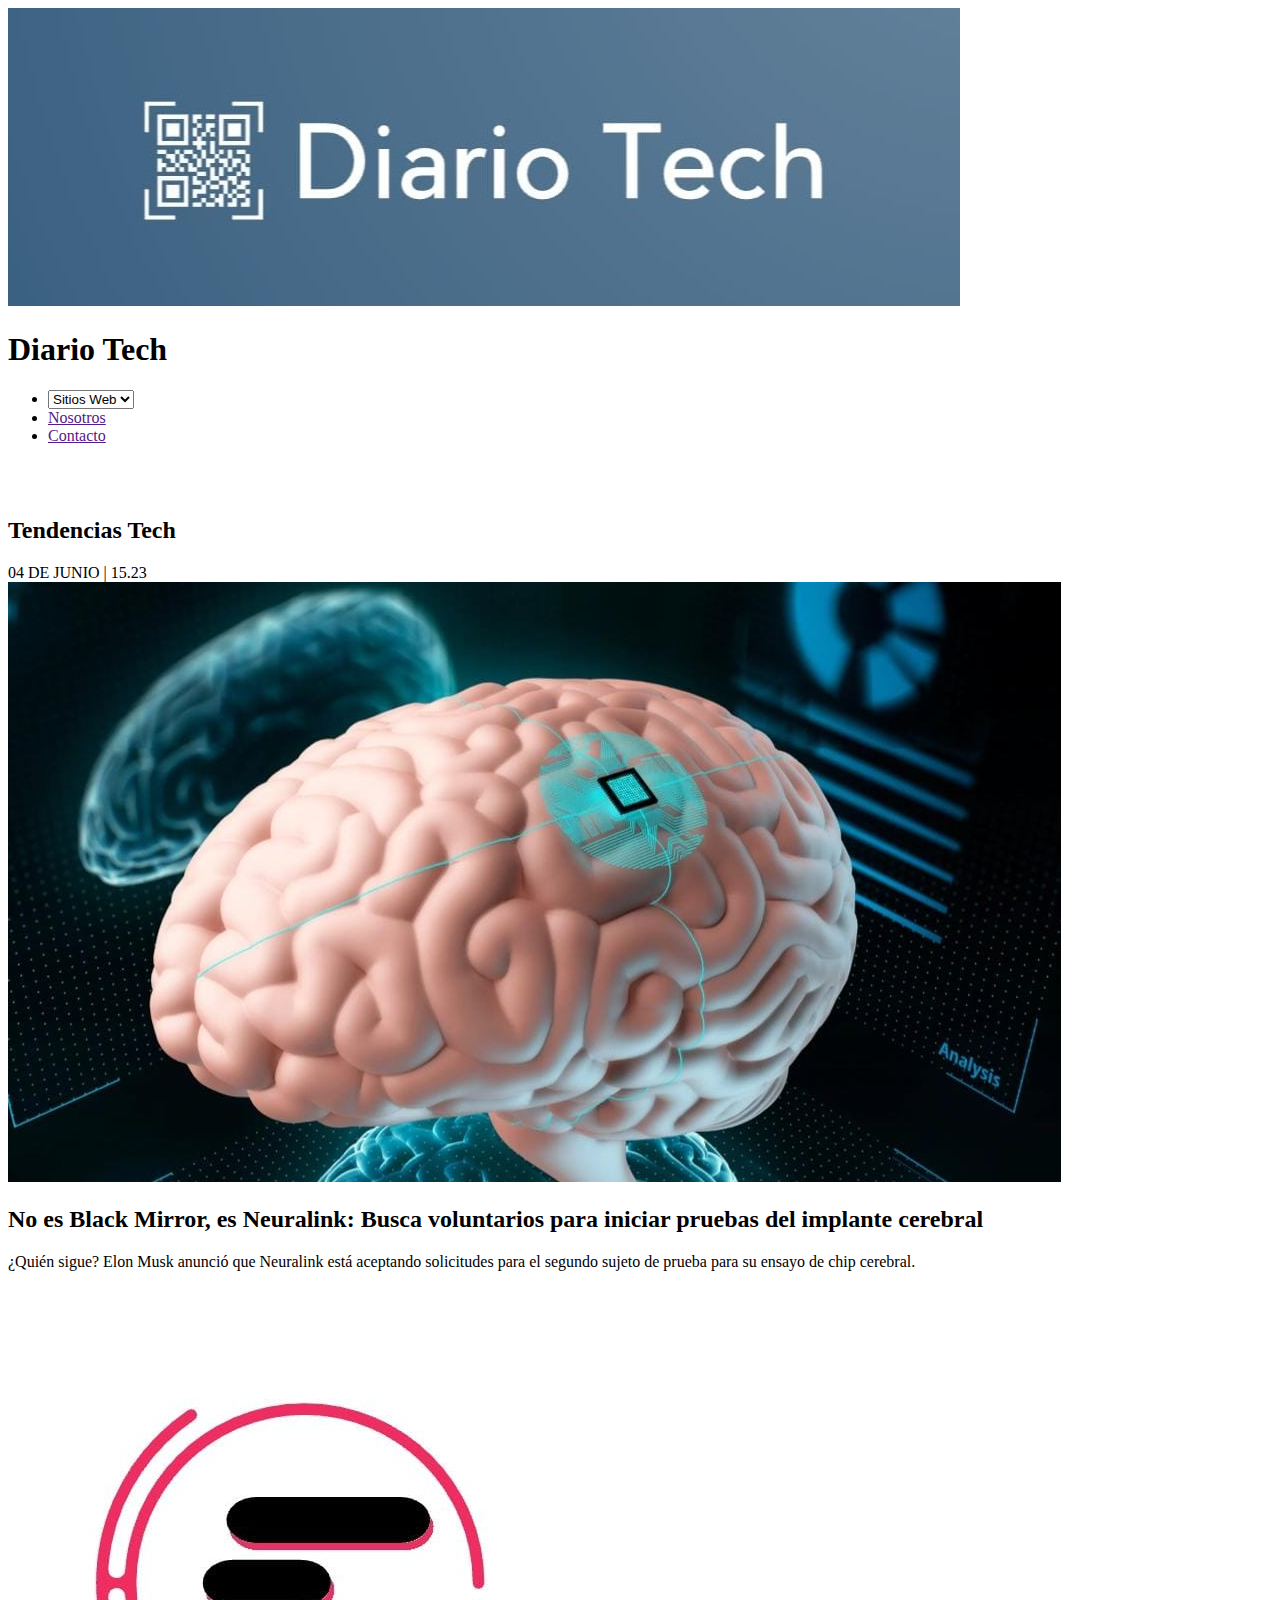
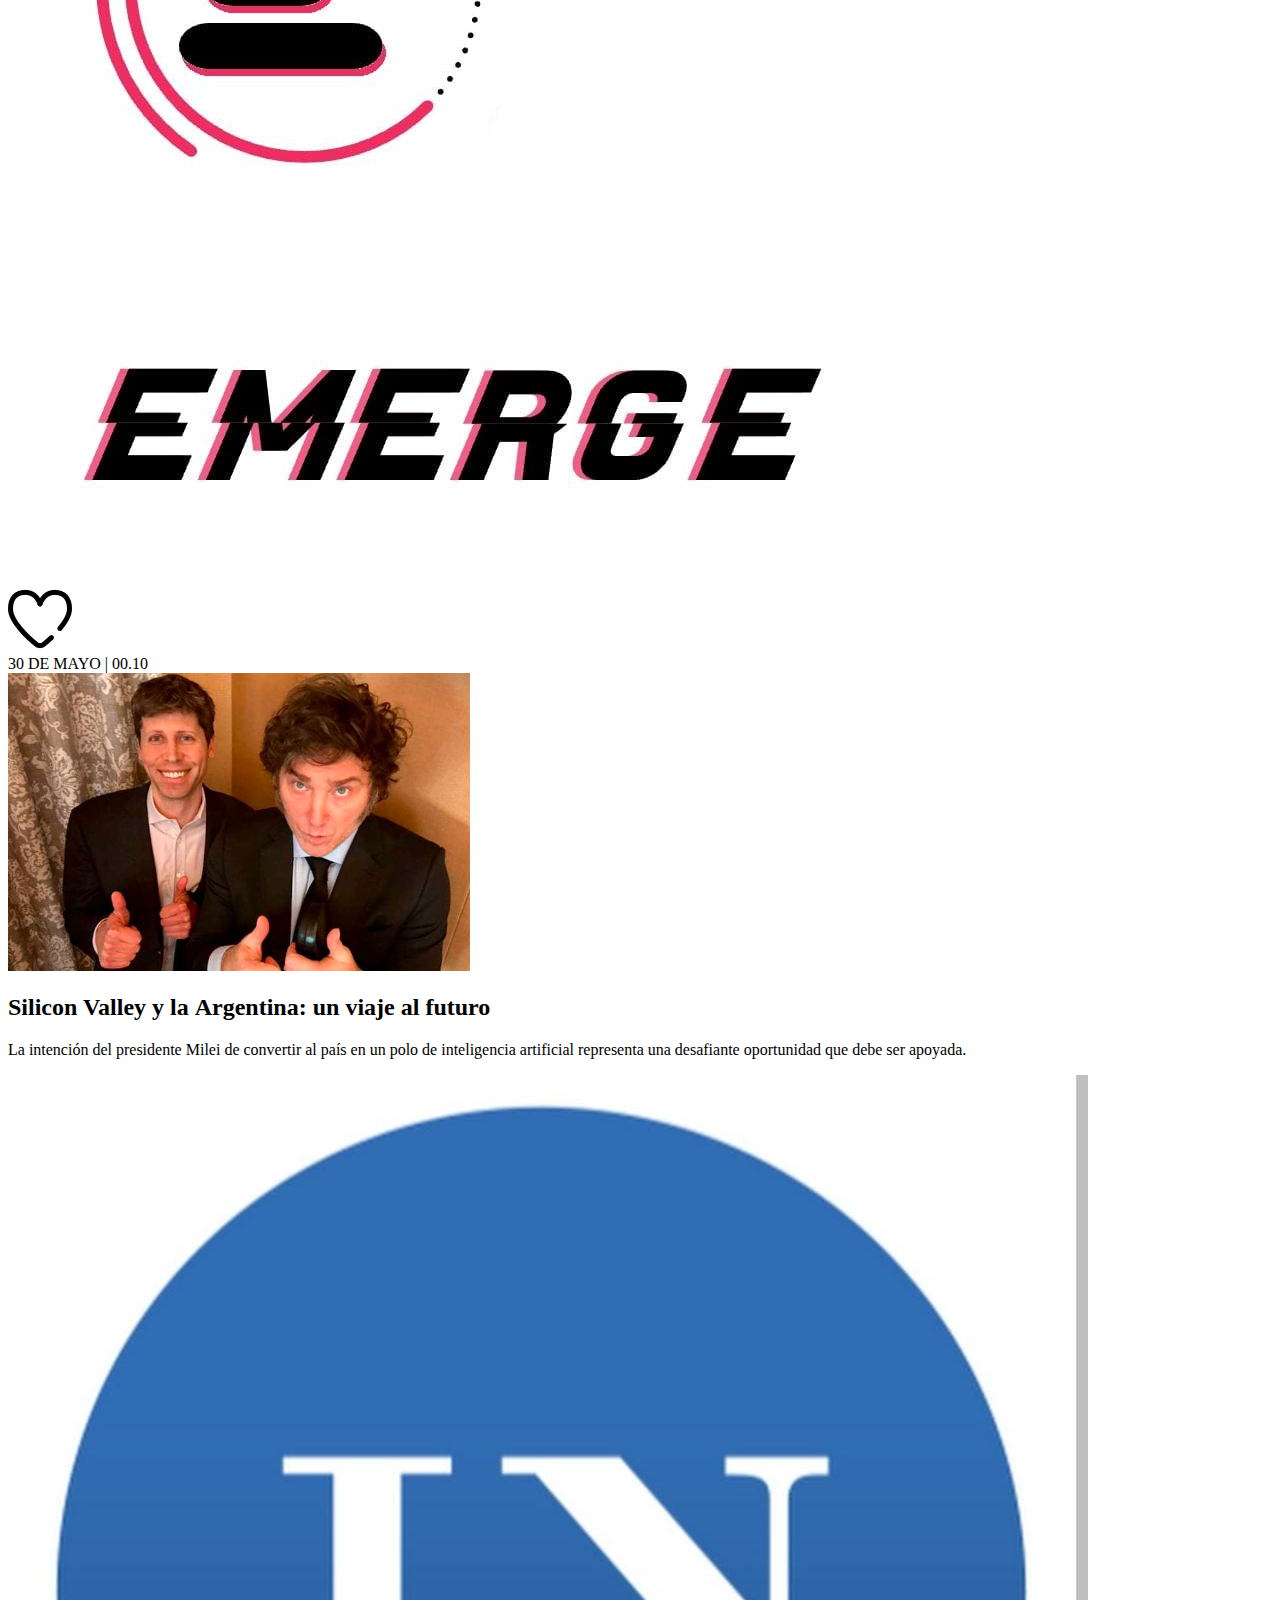
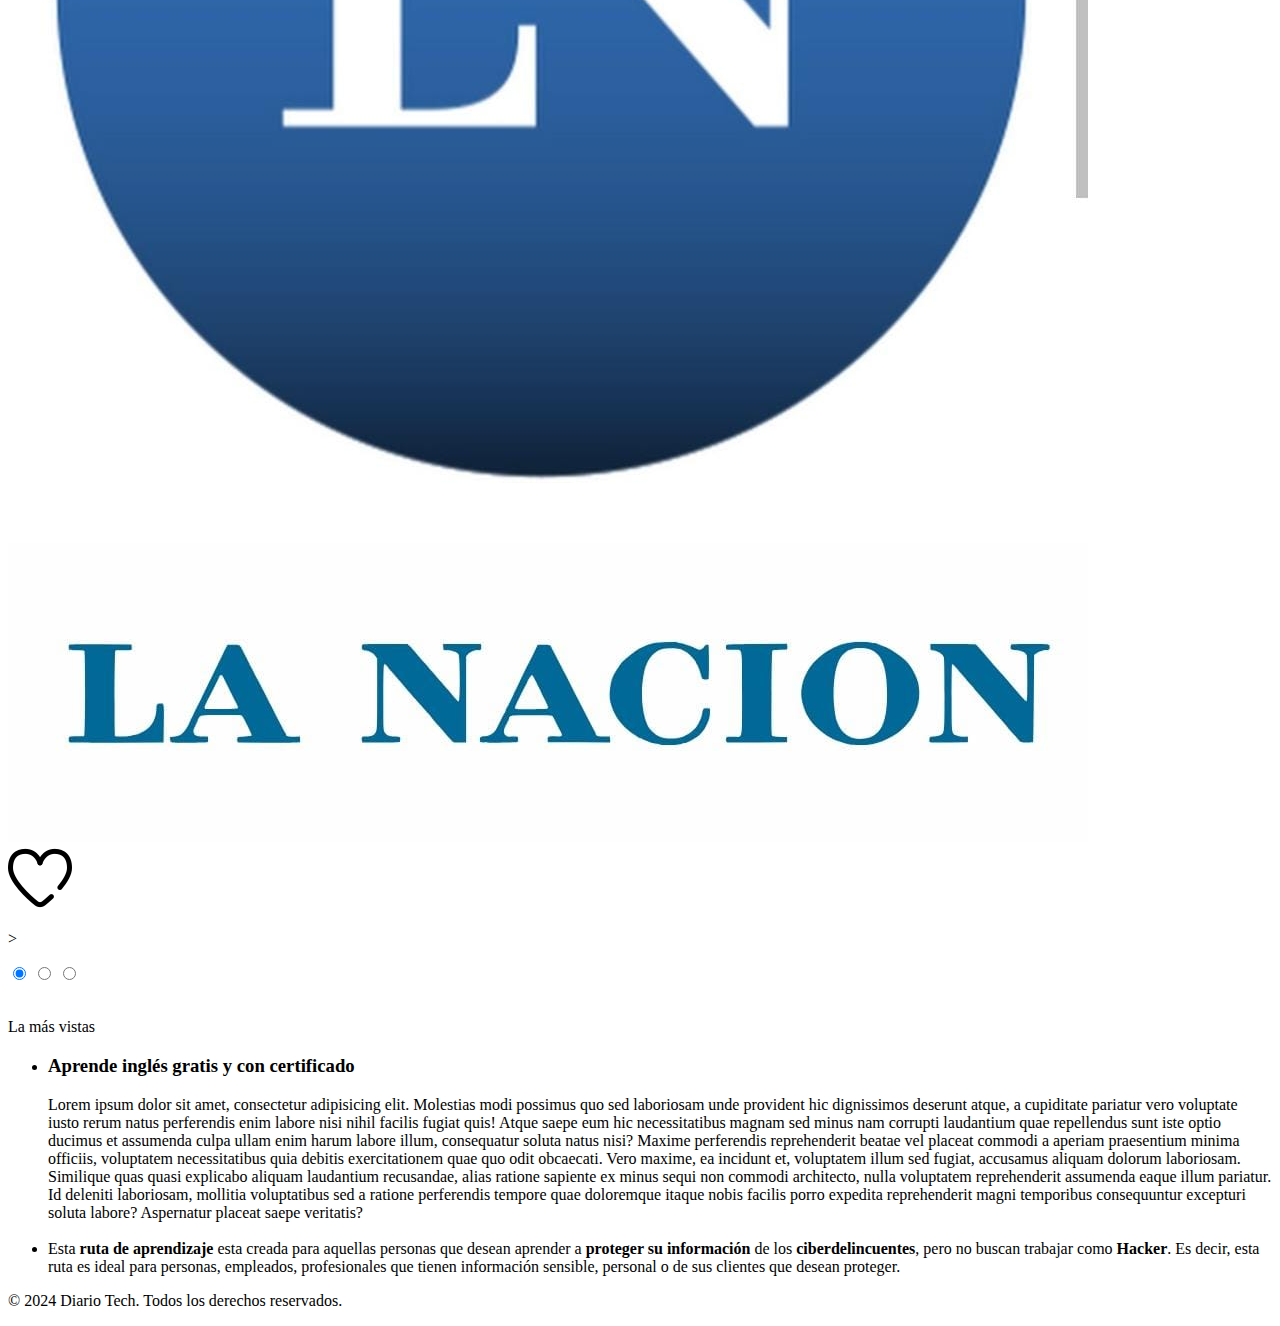
==== index.html @ 57fd671f "maquetado en archivo .html" ====
<!DOCTYPE html>
<html lang="es">
    <head>
        <meta charset="UTF-8">
        <meta name="viewport" content="width=device-width, initial-scale=1.0">
        <title>Document</title>
    </head>
    <body>
        <header>
            <div class="header-logo"></div>
                <a href=""></a>
                <img src="./img/logo.jpeg" alt="logo">
                <h1 class="header-h1">Diario Tech</h1>
            </div>
        
            <nav>
                <ul> <!-- solo escritorio-->
                    <li>
                        <select>
                            <option value="#Web">Sitios Web</option>
                            <option value="#LinkedIn">LinkedIn</option>
                            <option value="#YouTube">YouTube</option>
                            <option value="#Instagram">Instagram</option> 
                        <!--ver tema filtro--> <!-- ver si iconos o img autor, (x, telegram?)-->
                        </select>
                    </li> 
                    <li><a href="">Nosotros</a></li>
                    <li><a href="">Contacto</a></li>
                </ul>

                <div class="header-menu"></div>
                    <a href=""></a>
                    <img src="./img/menu.png" alt="menu">
                </div>
            </nav>
        </header>

        <main>
            <section class="main-section">
                <h2 id="main-h1">Tendencias Tech</h2>

                <div class="main-fecha">
                    <time datetime="2024-06-04T15:23">04 DE JUNIO | 15.23</time>
                </div>
                <article class="main-article" id="article1">
                <picture class="article-imagen">
                    <a href="https://decrypt.co/es/231381/elon-musk-neuralink-busca-voluntario-para-implante-cerebral-de-telepatia"></a>
                    <img src="./img/articulo1.jpeg" alt="imagen de la noticia">
                </picture>

                <h2 class="article-h2">No es Black Mirror, es <strong>Neuralink</strong>: Busca voluntarios para iniciar pruebas del <strong>implante cerebral</strong></h2>
                <p class="article-p">¿Quién sigue? Elon Musk anunció que Neuralink está aceptando solicitudes para el segundo sujeto de prueba para su ensayo de chip cerebral.</p>

                <div class="article-autor">
                    <picture>
                        <div class="article-logo">
                            <a href="https://decrypt.co/es/emerge"></a>
                            <img src="./img/autor1.jpeg" alt="autor">
                        </div>
                        <div class="article-sitio">
                            <a href="https://decrypt.co/es/emerge"></a>
                            <img src="./img/sitio1.jpeg" alt="sitio web">
                            <!-- <p class="article-sitio">Emerge</p> -->
                        </div>
                    </picture>
                </div>

                <div class="article-favorito">
                    <img src="./img/favorito.png" alt="favorito">
                </div>
            </article>


            <div class="main-fecha">
                <time datetime="2024-05-30T00:10">30 DE MAYO | 00.10</time>
            </div>
            <article class="main-article" id="article2">
            <picture class="article-imagen">
                <a href="https://www.lanacion.com.ar/editoriales/silicon-valley-y-la-argentina-un-viaje-al-futuro-nid30052024/"></a>
                <img src="./img/articulo2.png" alt="imagen de la noticia">
            </picture>

            <h2 class="article-h2"><strong>Silicon Valley</strong> y la <strong>Argentina</strong>: un viaje al futuro</h2>
            <p class="article-p">La intención del presidente Milei de convertir al país en un polo de inteligencia artificial representa una desafiante oportunidad que debe ser apoyada.</p>

            <div class="article-autor">
                <picture>
                    <div class="article-logo">
                        <a href="https://www.lanacion.com.ar/"></a>
                        <img src="./img/autor2.jpeg" alt="autor">
                    </div>
                    <div class="article-sitio">
                        <a href="https://www.lanacion.com.ar/"></a>
                        <img src="./img/sitio2.jpeg" alt="sitio web">
                        <!-- <p class="article-sitio">La Nacion</p> -->
                    </div>
                </picture>
            </div>

            <div class="article-favorito">
                <img src="./img/favorito.png" alt="favorito">
            </div>
            </article>

            <div class="section-flecha">
                <p class="p-flecha">></p>
            </div>
            </section>

            <section class="section-botones"> <!-- en responsive para tablet -->
                <input type="radio" name="article" id="article1" checked>
                    <label for="article1"></label>
                <input type="radio" name="article" id="article2">
                    <label for="article2"></label>
                <input type="radio" name="article" id="article3">
                    <label for="article3"></label>
            </section>

            <aside>
                <picture>
                    <a href=""></a>
                    <img src="" alt="">

                    <div class="div-hrgrey"></div>

                    <section class="aside-section">
                        <p class="aside-titulo">La más vistas</p>
                        <div class="div-hrcolor"></div>

                        <ul>
                            <li>
                                <article class="aside-article">
                                    <a href="https://cursos.desafiolatam.com/courses/english-for-developers-it-professionals?utm_source=Linkedin&utm_medium=embajadores_vanessa&utm_campaign=cursos_gratuitos&utm_content=ingles"></a>
                                    <h3 class="aside-h3"><strong>Aprende inglés gratis y con certificado</strong></h3>
                                    <p class="aside-p">Lorem ipsum dolor sit amet, consectetur adipisicing elit. Molestias modi possimus quo sed laboriosam unde provident hic dignissimos deserunt atque, a cupiditate pariatur vero voluptate iusto rerum natus perferendis enim labore nisi nihil facilis fugiat quis! Atque saepe eum hic necessitatibus magnam sed minus nam corrupti laudantium quae repellendus sunt iste optio ducimus et assumenda culpa ullam enim harum labore illum, consequatur soluta natus nisi? Maxime perferendis reprehenderit beatae vel placeat commodi a aperiam praesentium minima officiis, voluptatem necessitatibus quia debitis exercitationem quae quo odit obcaecati. Vero maxime, ea incidunt et, voluptatem illum sed fugiat, accusamus aliquam dolorum laboriosam. Similique quas quasi explicabo aliquam laudantium recusandae, alias ratione sapiente ex minus sequi non commodi architecto, nulla voluptatem reprehenderit assumenda eaque illum pariatur. Id deleniti laboriosam, mollitia voluptatibus sed a ratione perferendis tempore quae doloremque itaque nobis facilis porro expedita reprehenderit magni temporibus consequuntur excepturi soluta labore? Aspernatur placeat saepe veritatis?</p>
                                </article>
                            </li>
                            <li>
                                <article class="aside-article">
                                    <a href="https://achirou.com/ciberseguridad-para-profesionales/"></a>
                                    <h3 class="aside-h3"></h3>
                                    <p class="aside-p">Esta <strong>ruta de aprendizaje</strong> esta creada para aquellas personas que desean aprender a <strong>proteger su información</strong> de los <strong>ciberdelincuentes</strong>, pero no buscan trabajar como <strong>Hacker</strong>.
                                                        Es decir, esta ruta es ideal para personas, empleados, profesionales que tienen información sensible, personal o de sus clientes que desean proteger.</p>
                                </article>
                            </li>
                        </ul>
                    </section>
                </picture>
            </aside>
        </main>

        <footer>
            <p class="footer-p">&copy; 2024 Diario Tech. Todos los derechos reservados.</p>
        </footer>
    </body>
    </html>
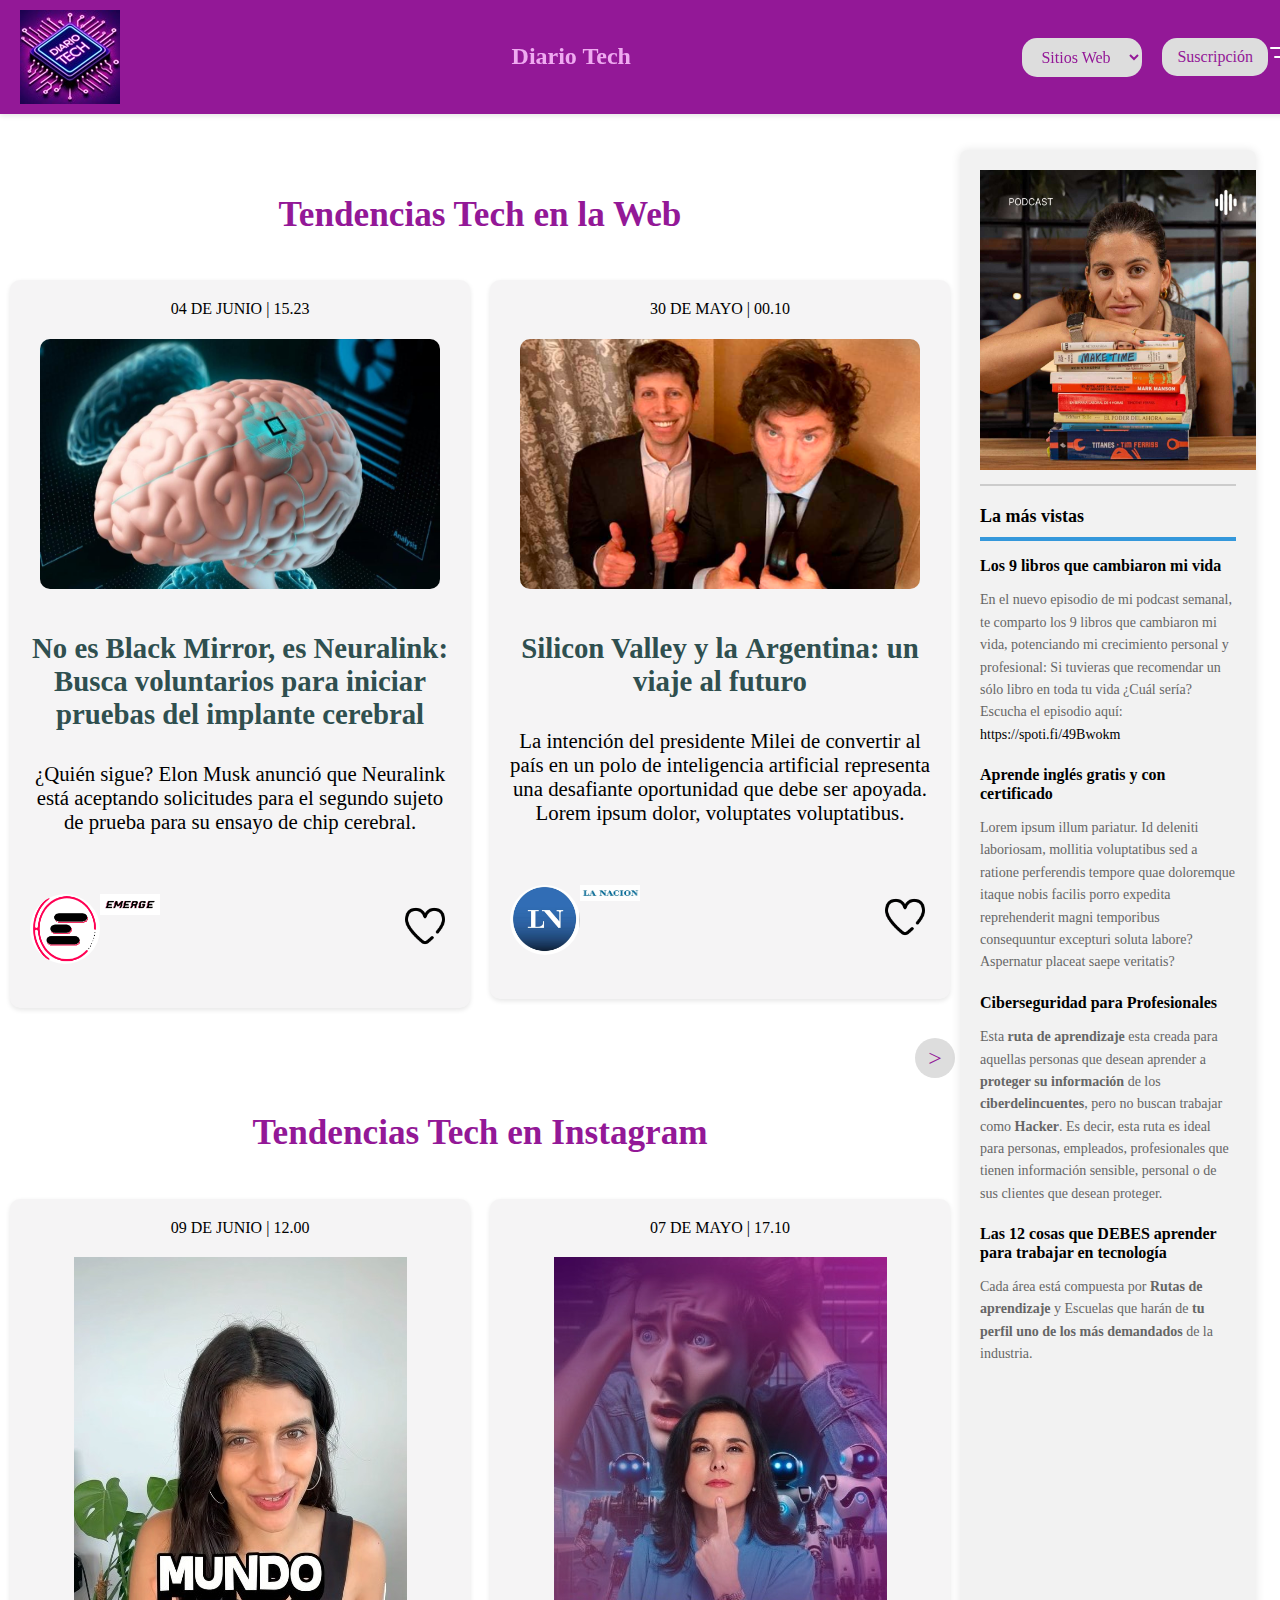
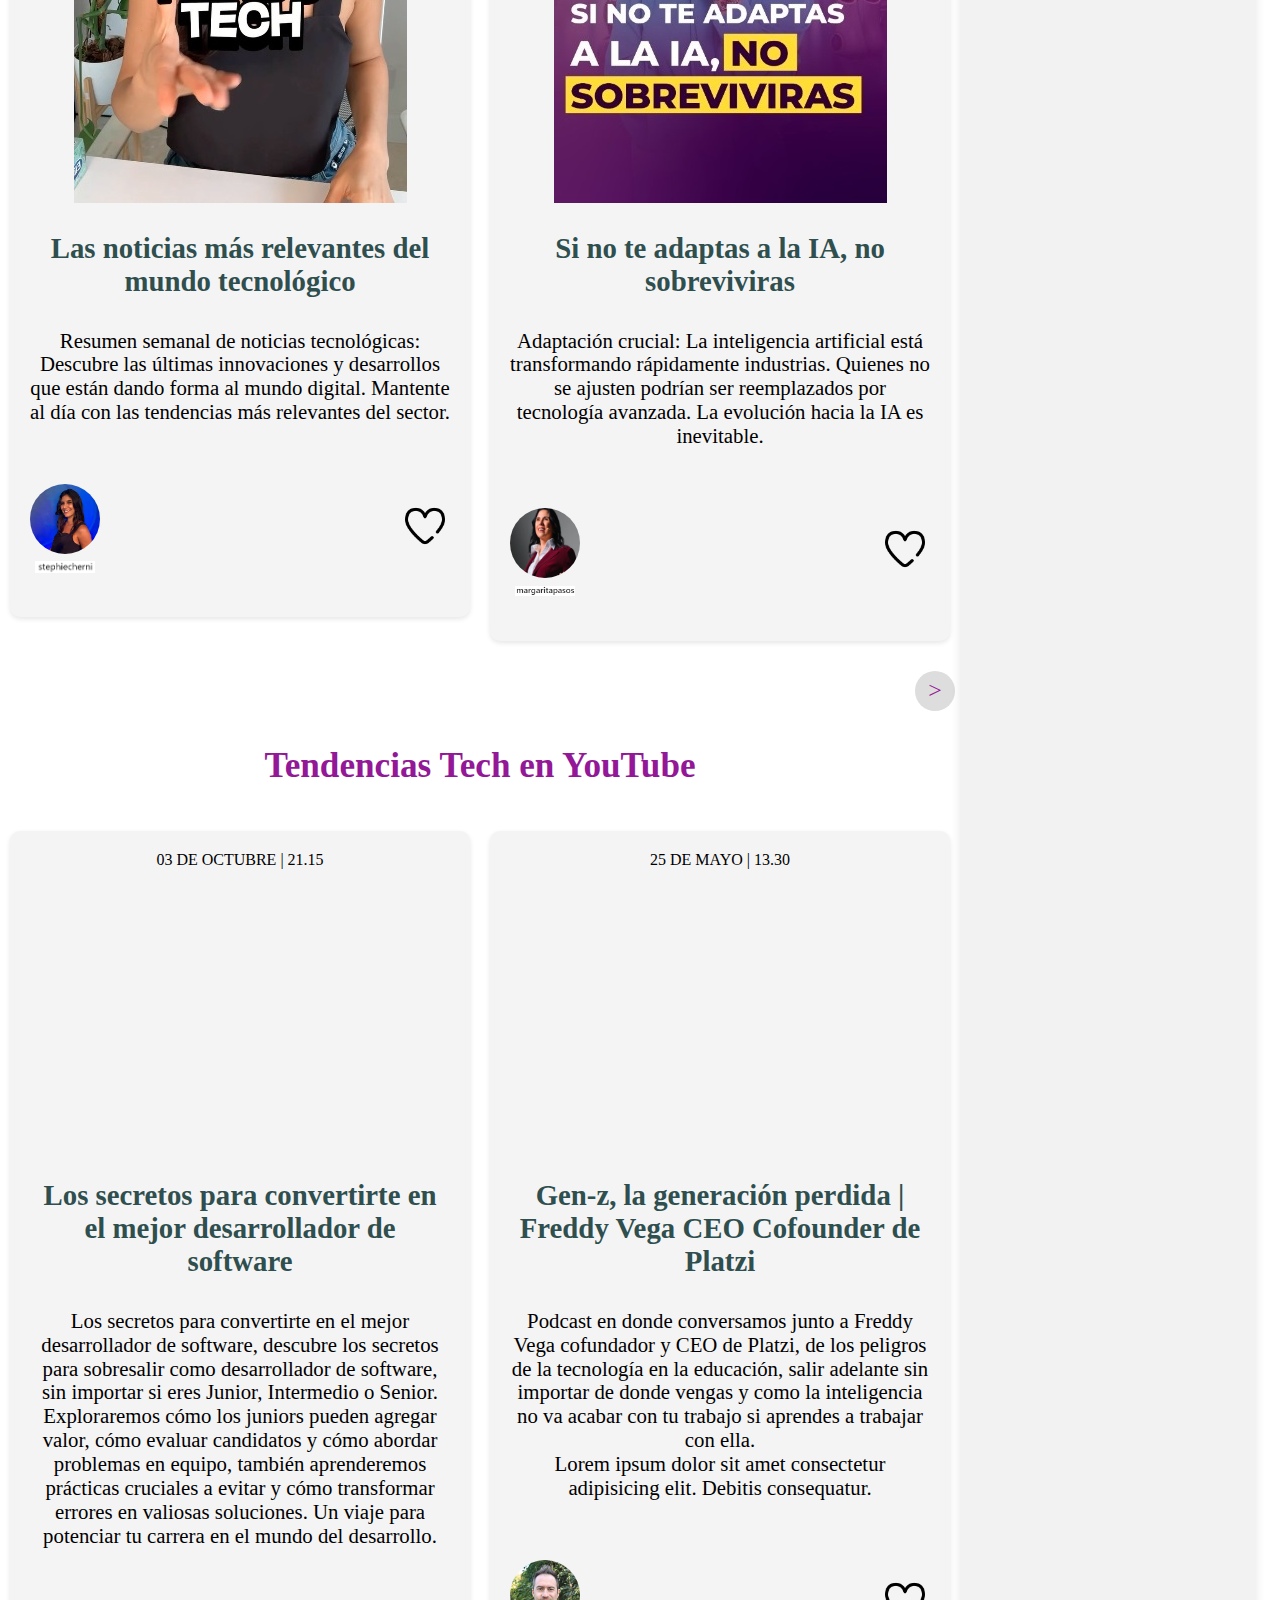
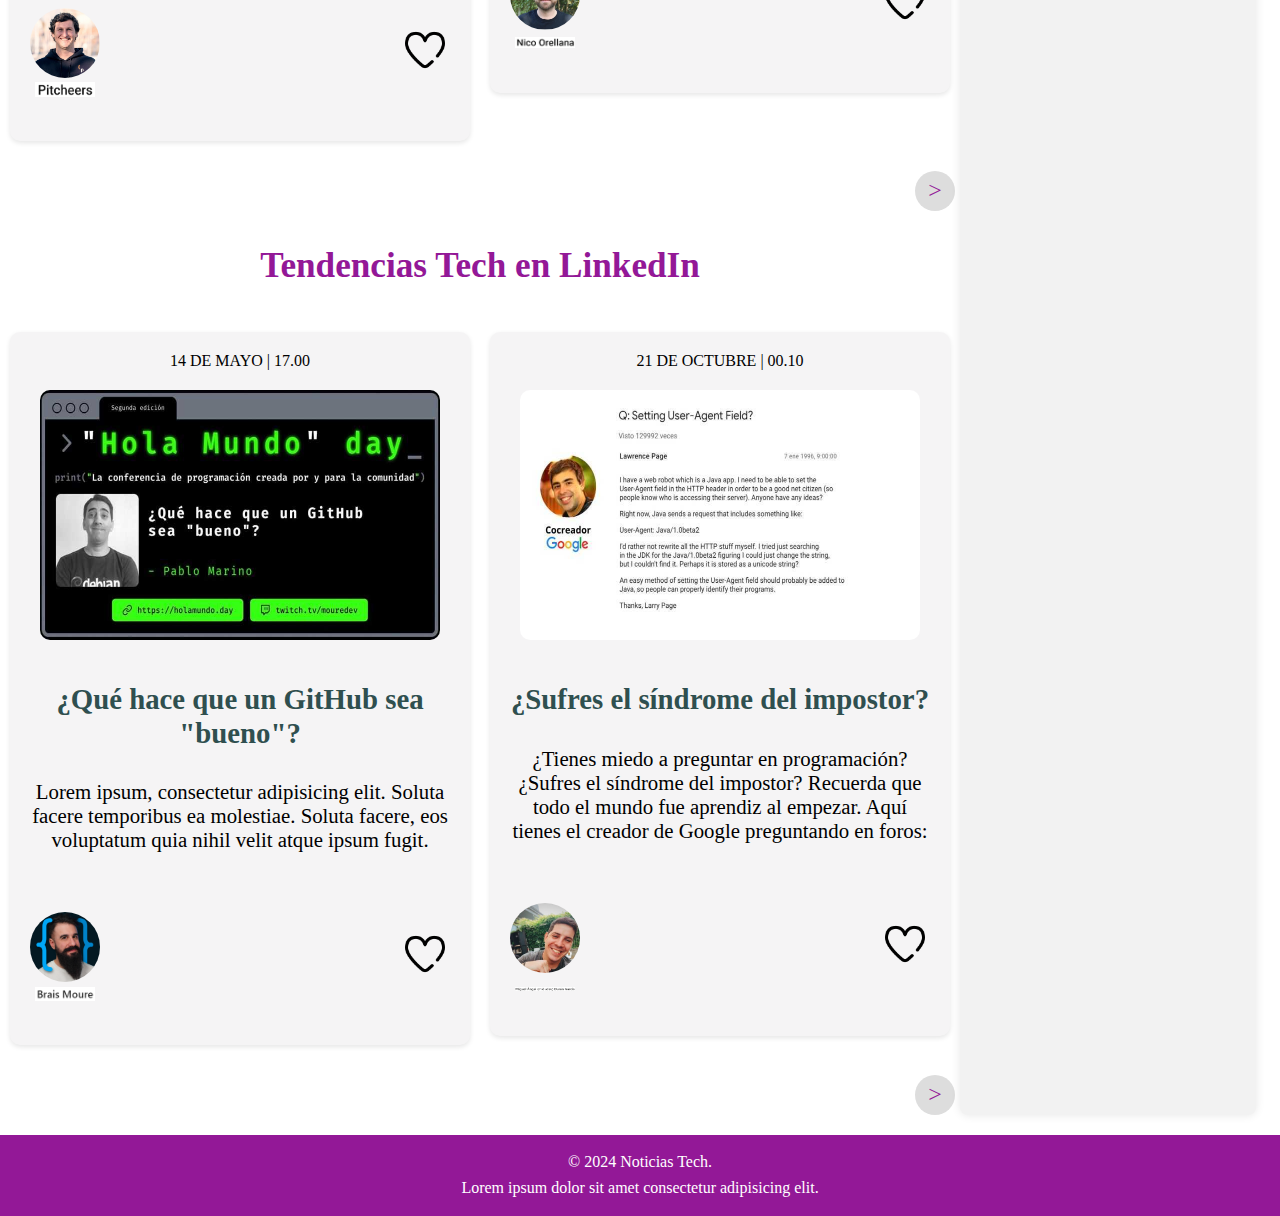
==== commit 2df5a378: "agrego pagina de suscripcion" ====
--- a/index.html
+++ b/index.html
@@ -4,28 +4,31 @@
         <meta charset="UTF-8">
         <meta name="viewport" content="width=device-width, initial-scale=1.0">
         <title>Document</title>
+        <link rel="preconnect" href="https://fonts.googleapis.com">
+        <link rel="preconnect" href="https://fonts.gstatic.com" crossorigin>
+        <link href="https://fonts.googleapis.com/css2?family=Roboto:ital,wght@0,100;0,300;0,400;0,500;0,700;0,900;1,100;1,300;1,400;1,500;1,700;1,900&display=swap" rel="stylesheet">
+        <link rel="stylesheet" href="normalize.css">
+        <link rel="stylesheet" href="styles.css">
     </head>
     <body>
         <header>
             <div class="header-logo"></div>
                 <a href=""></a>
-                <img src="./img/logo.jpeg" alt="logo">
+                <img class="header-img" src="./img/logo.jpg" alt="logo">
                 <h1 class="header-h1">Diario Tech</h1>
             </div>
         
             <nav>
-                <ul> <!-- solo escritorio-->
+                <ul> <!--escritorio-->
                     <li>
-                        <select>
+                        <select onchange="window.location.href = this.value;">
                             <option value="#Web">Sitios Web</option>
                             <option value="#LinkedIn">LinkedIn</option>
                             <option value="#YouTube">YouTube</option>
                             <option value="#Instagram">Instagram</option> 
-                        <!--ver tema filtro--> <!-- ver si iconos o img autor, (x, telegram?)-->
                         </select>
                     </li> 
-                    <li><a href="">Nosotros</a></li>
-                    <li><a href="">Contacto</a></li>
+                    <li><a href="pages/suscribe.html">Suscripción</a></li>
                 </ul>
 
                 <div class="header-menu"></div>
@@ -35,79 +38,86 @@
             </nav>
         </header>
 
+        <div class="container">
         <main>
-            <section class="main-section">
-                <h2 id="main-h1">Tendencias Tech</h2>
-
+            <h2 class="main-h2" id="Web">Tendencias Tech en la Web</h2>
+            <section class="main-section" id="web-section">
+                <article class="main-article" id="article1">
+                    <div class="main-fecha">
+                        <time datetime="2024-06-04T15:23">04 DE JUNIO | 15.23</time>
+                    </div>
+
+                    <picture class="article-imagen">
+                        <a href="https://decrypt.co/es/231381/elon-musk-neuralink-busca-voluntario-para-implante-cerebral-de-telepatia" target="_blank">
+                            <img class="picture-articulo" src="./img/articulo1.jpeg" alt="imagen de la noticia"></a>
+                    </picture>
+
+                    <h2 class="article-h2">No es Black Mirror, es <strong>Neuralink</strong>: Busca voluntarios para iniciar pruebas del <strong>implante cerebral</strong></h2>
+                    <p class="article-p">¿Quién sigue? Elon Musk anunció que Neuralink está aceptando solicitudes para el segundo sujeto de prueba para su ensayo de chip cerebral.</p>
+
+                    <div class="article-autor">
+                        <picture class="picture-article">
+                            <div class="article-logo">
+                                <a href="https://decrypt.co/es/emerge" target="_blank">
+                                <img class="picture-autor" src="./img/autor1.png" alt="autor"></a>
+                            </div>
+                            <div class="article-sitio">
+                                <a href="https://decrypt.co/es/emerge" target="_blank">
+                                <img class="picture-sitio" src="./img/sitio1.jpeg" alt="sitio web"></a>
+                                <!-- <p class="article-sitio">Emerge</p> -->
+                            </div>
+                        </picture>
+
+                        <div class="article-logos">
+                            <div class="article-favorito">
+                                <img src="./img/favorito.png" alt="favorito">
+                            </div>
+                            <!-- <div class="article-web"> 
+                                <img src="./img/web.png" alt="web">
+                            </div> -->
+                        </div>
+                    </div>
+            </article>
+
+            <article class="main-article" id="article2">
                 <div class="main-fecha">
-                    <time datetime="2024-06-04T15:23">04 DE JUNIO | 15.23</time>
-                </div>
-                <article class="main-article" id="article1">
-                <picture class="article-imagen">
-                    <a href="https://decrypt.co/es/231381/elon-musk-neuralink-busca-voluntario-para-implante-cerebral-de-telepatia"></a>
-                    <img src="./img/articulo1.jpeg" alt="imagen de la noticia">
+                    <time datetime="2024-05-30T00:10">30 DE MAYO | 00.10</time>
+                </div>
+
+            <picture class="article-imagen">
+                <a href="https://www.lanacion.com.ar/editoriales/silicon-valley-y-la-argentina-un-viaje-al-futuro-nid30052024/" target="_blank">
+                    <img class="picture-articulo" src="./img/articulo2.png" alt="imagen de la noticia"></a>
+            </picture>
+
+            <h2 class="article-h2"><strong>Silicon Valley</strong> y la <strong>Argentina</strong>: un viaje al futuro</h2>
+            <p class="article-p">La intención del presidente Milei de convertir al país en un polo de inteligencia artificial representa una desafiante oportunidad que debe ser apoyada.
+                                Lorem ipsum dolor, voluptates voluptatibus.</p>
+
+            <div class="article-autor">
+                <picture class="picture-article">
+                    <div class="article-logo">
+                        <a href="https://www.lanacion.com.ar/" target="_blank">
+                        <img class="picture-autor" src="./img/autor2.jpeg" alt="autor"></a>
+                    </div>
+                    <div class="article-sitio">
+                        <a href="https://www.lanacion.com.ar/" target="_blank">
+                        <img class="picture-sitio" src="./img/sitio2.jpeg" alt="sitio web"></a>
+                        <!-- <p class="article-sitio">La Nacion</p> -->
+                    </div>
                 </picture>
 
-                <h2 class="article-h2">No es Black Mirror, es <strong>Neuralink</strong>: Busca voluntarios para iniciar pruebas del <strong>implante cerebral</strong></h2>
-                <p class="article-p">¿Quién sigue? Elon Musk anunció que Neuralink está aceptando solicitudes para el segundo sujeto de prueba para su ensayo de chip cerebral.</p>
-
-                <div class="article-autor">
-                    <picture>
-                        <div class="article-logo">
-                            <a href="https://decrypt.co/es/emerge"></a>
-                            <img src="./img/autor1.jpeg" alt="autor">
-                        </div>
-                        <div class="article-sitio">
-                            <a href="https://decrypt.co/es/emerge"></a>
-                            <img src="./img/sitio1.jpeg" alt="sitio web">
-                            <!-- <p class="article-sitio">Emerge</p> -->
-                        </div>
-                    </picture>
-                </div>
-
-                <div class="article-favorito">
-                    <img src="./img/favorito.png" alt="favorito">
-                </div>
-            </article>
-
-
-            <div class="main-fecha">
-                <time datetime="2024-05-30T00:10">30 DE MAYO | 00.10</time>
+                <div class="article-logos"> <!-- hacer rectangular -->
+                    <div class="article-favorito"> <!-- hacer redondo -->
+                        <img src="./img/favorito.png" alt="favorito">
+                    </div>
+                    <!-- <div class="article-web">
+                        <img src="./img/web.png" alt="web">
+                    </div> -->
+                </div>
             </div>
-            <article class="main-article" id="article2">
-            <picture class="article-imagen">
-                <a href="https://www.lanacion.com.ar/editoriales/silicon-valley-y-la-argentina-un-viaje-al-futuro-nid30052024/"></a>
-                <img src="./img/articulo2.png" alt="imagen de la noticia">
-            </picture>
-
-            <h2 class="article-h2"><strong>Silicon Valley</strong> y la <strong>Argentina</strong>: un viaje al futuro</h2>
-            <p class="article-p">La intención del presidente Milei de convertir al país en un polo de inteligencia artificial representa una desafiante oportunidad que debe ser apoyada.</p>
-
-            <div class="article-autor">
-                <picture>
-                    <div class="article-logo">
-                        <a href="https://www.lanacion.com.ar/"></a>
-                        <img src="./img/autor2.jpeg" alt="autor">
-                    </div>
-                    <div class="article-sitio">
-                        <a href="https://www.lanacion.com.ar/"></a>
-                        <img src="./img/sitio2.jpeg" alt="sitio web">
-                        <!-- <p class="article-sitio">La Nacion</p> -->
-                    </div>
-                </picture>
-            </div>
-
-            <div class="article-favorito">
-                <img src="./img/favorito.png" alt="favorito">
-            </div>
-            </article>
-
-            <div class="section-flecha">
-                <p class="p-flecha">></p>
-            </div>
-            </section>
-
-            <section class="section-botones"> <!-- en responsive para tablet -->
+            </section>
+
+            <section class="section-botones">
                 <input type="radio" name="article" id="article1" checked>
                     <label for="article1"></label>
                 <input type="radio" name="article" id="article2">
@@ -116,41 +126,341 @@
                     <label for="article3"></label>
             </section>
 
-            <aside>
+            <section class="section-flecha">
+                <div class="div-flecha">
+                    <p class="p-flecha">></p>
+                </div>
+            </section>
+
+            <h2 class="main-h2" id="Instagram">Tendencias Tech en Instagram</h2>
+            <section class="main-section" id="instagram-section">
+                <article class="main-article" id="article3">
+                    <div class="main-fecha">
+                        <time datetime="2024-06-09T12:00">09 DE JUNIO | 12.00</time>
+                    </div>
+
+                <picture class="article-imagen"> 
+                    <a href="https://www.instagram.com/reel/C8Aq9wRBkC7/?igsh=aW5xaWxxamZ4M295" target="_blank">
+                        <img src="./img/articulo3.jpg" alt="imagen de la noticia"></a>
+                    <!-- <blockquote class="instagram-media" data-instgrm-captioned data-instgrm-permalink="https://www.instagram.com/reel/C8Aq9wRBkC7/?utm_source=ig_embed&amp;utm_campaign=loading" data-instgrm-version="14" style=" background:#FFF; border:0; border-radius:3px; box-shadow:0 0 1px 0 rgba(0,0,0,0.5),0 1px 10px 0 rgba(0,0,0,0.15); margin: 1px; max-width:540px; min-width:326px; padding:0; width:99.375%; width:-webkit-calc(100% - 2px); width:calc(100% - 2px);"><div style="padding:16px;"> <a href="https://www.instagram.com/reel/C8Aq9wRBkC7/?utm_source=ig_embed&amp;utm_campaign=loading" style=" background:#FFFFFF; line-height:0; padding:0 0; text-align:center; text-decoration:none; width:100%;" target="_blank"> <div style=" display: flex; flex-direction: row; align-items: center;"> <div style="background-color: #F4F4F4; border-radius: 50%; flex-grow: 0; height: 40px; margin-right: 14px; width: 40px;"></div> <div style="display: flex; flex-direction: column; flex-grow: 1; justify-content: center;"> <div style=" background-color: #F4F4F4; border-radius: 4px; flex-grow: 0; height: 14px; margin-bottom: 6px; width: 100px;"></div> <div style=" background-color: #F4F4F4; border-radius: 4px; flex-grow: 0; height: 14px; width: 60px;"></div></div></div><div style="padding: 19% 0;"></div> <div style="display:block; height:50px; margin:0 auto 12px; width:50px;"><svg width="50px" height="50px" viewBox="0 0 60 60" version="1.1" xmlns="https://www.w3.org/2000/svg" xmlns:xlink="https://www.w3.org/1999/xlink"><g stroke="none" stroke-width="1" fill="none" fill-rule="evenodd"><g transform="translate(-511.000000, -20.000000)" fill="#000000"><g><path d="M556.869,30.41 C554.814,30.41 553.148,32.076 553.148,34.131 C553.148,36.186 554.814,37.852 556.869,37.852 C558.924,37.852 560.59,36.186 560.59,34.131 C560.59,32.076 558.924,30.41 556.869,30.41 M541,60.657 C535.114,60.657 530.342,55.887 530.342,50 C530.342,44.114 535.114,39.342 541,39.342 C546.887,39.342 551.658,44.114 551.658,50 C551.658,55.887 546.887,60.657 541,60.657 M541,33.886 C532.1,33.886 524.886,41.1 524.886,50 C524.886,58.899 532.1,66.113 541,66.113 C549.9,66.113 557.115,58.899 557.115,50 C557.115,41.1 549.9,33.886 541,33.886 M565.378,62.101 C565.244,65.022 564.756,66.606 564.346,67.663 C563.803,69.06 563.154,70.057 562.106,71.106 C561.058,72.155 560.06,72.803 558.662,73.347 C557.607,73.757 556.021,74.244 553.102,74.378 C549.944,74.521 548.997,74.552 541,74.552 C533.003,74.552 532.056,74.521 528.898,74.378 C525.979,74.244 524.393,73.757 523.338,73.347 C521.94,72.803 520.942,72.155 519.894,71.106 C518.846,70.057 518.197,69.06 517.654,67.663 C517.244,66.606 516.755,65.022 516.623,62.101 C516.479,58.943 516.448,57.996 516.448,50 C516.448,42.003 516.479,41.056 516.623,37.899 C516.755,34.978 517.244,33.391 517.654,32.338 C518.197,30.938 518.846,29.942 519.894,28.894 C520.942,27.846 521.94,27.196 523.338,26.654 C524.393,26.244 525.979,25.756 528.898,25.623 C532.057,25.479 533.004,25.448 541,25.448 C548.997,25.448 549.943,25.479 553.102,25.623 C556.021,25.756 557.607,26.244 558.662,26.654 C560.06,27.196 561.058,27.846 562.106,28.894 C563.154,29.942 563.803,30.938 564.346,32.338 C564.756,33.391 565.244,34.978 565.378,37.899 C565.522,41.056 565.552,42.003 565.552,50 C565.552,57.996 565.522,58.943 565.378,62.101 M570.82,37.631 C570.674,34.438 570.167,32.258 569.425,30.349 C568.659,28.377 567.633,26.702 565.965,25.035 C564.297,23.368 562.623,22.342 560.652,21.575 C558.743,20.834 556.562,20.326 553.369,20.18 C550.169,20.033 549.148,20 541,20 C532.853,20 531.831,20.033 528.631,20.18 C525.438,20.326 523.257,20.834 521.349,21.575 C519.376,22.342 517.703,23.368 516.035,25.035 C514.368,26.702 513.342,28.377 512.574,30.349 C511.834,32.258 511.326,34.438 511.181,37.631 C511.035,40.831 511,41.851 511,50 C511,58.147 511.035,59.17 511.181,62.369 C511.326,65.562 511.834,67.743 512.574,69.651 C513.342,71.625 514.368,73.296 516.035,74.965 C517.703,76.634 519.376,77.658 521.349,78.425 C523.257,79.167 525.438,79.673 528.631,79.82 C531.831,79.965 532.853,80.001 541,80.001 C549.148,80.001 550.169,79.965 553.369,79.82 C556.562,79.673 558.743,79.167 560.652,78.425 C562.623,77.658 564.297,76.634 565.965,74.965 C567.633,73.296 568.659,71.625 569.425,69.651 C570.167,67.743 570.674,65.562 570.82,62.369 C570.966,59.17 571,58.147 571,50 C571,41.851 570.966,40.831 570.82,37.631"></path></g></g></g></svg></div><div style="padding-top: 8px;"> <div style=" color:#3897f0; font-family:Arial,sans-serif; font-size:14px; font-style:normal; font-weight:550; line-height:18px;">Ver esta publicación en Instagram</div></div><div style="padding: 12.5% 0;"></div> <div style="display: flex; flex-direction: row; margin-bottom: 14px; align-items: center;"><div> <div style="background-color: #F4F4F4; border-radius: 50%; height: 12.5px; width: 12.5px; transform: translateX(0px) translateY(7px);"></div> <div style="background-color: #F4F4F4; height: 12.5px; transform: rotate(-45deg) translateX(3px) translateY(1px); width: 12.5px; flex-grow: 0; margin-right: 14px; margin-left: 2px;"></div> <div style="background-color: #F4F4F4; border-radius: 50%; height: 12.5px; width: 12.5px; transform: translateX(9px) translateY(-18px);"></div></div><div style="margin-left: 8px;"> <div style=" background-color: #F4F4F4; border-radius: 50%; flex-grow: 0; height: 20px; width: 20px;"></div> <div style=" width: 0; height: 0; border-top: 2px solid transparent; border-left: 6px solid #f4f4f4; border-bottom: 2px solid transparent; transform: translateX(16px) translateY(-4px) rotate(30deg)"></div></div><div style="margin-left: auto;"> <div style=" width: 0px; border-top: 8px solid #F4F4F4; border-right: 8px solid transparent; transform: translateY(16px);"></div> <div style=" background-color: #F4F4F4; flex-grow: 0; height: 12px; width: 16px; transform: translateY(-4px);"></div> <div style=" width: 0; height: 0; border-top: 8px solid #F4F4F4; border-left: 8px solid transparent; transform: translateY(-4px) translateX(8px);"></div></div></div> <div style="display: flex; flex-direction: column; flex-grow: 1; justify-content: center; margin-bottom: 24px;"> <div style=" background-color: #F4F4F4; border-radius: 4px; flex-grow: 0; height: 14px; margin-bottom: 6px; width: 224px;"></div> <div style=" background-color: #F4F4F4; border-radius: 4px; flex-grow: 0; height: 14px; width: 144px;"></div></div></a><p style=" color:#c9c8cd; font-family:Arial,sans-serif; font-size:14px; line-height:17px; margin-bottom:0; margin-top:8px; overflow:hidden; padding:8px 0 7px; text-align:center; text-overflow:ellipsis; white-space:nowrap;"><a href="https://www.instagram.com/reel/C8Aq9wRBkC7/?utm_source=ig_embed&amp;utm_campaign=loading" style=" color:#c9c8cd; font-family:Arial,sans-serif; font-size:14px; font-style:normal; font-weight:normal; line-height:17px; text-decoration:none;" target="_blank">Una publicación compartida de Stephanie Cherni (@stephiecherni)</a></p></div></blockquote> <script async src="//www.instagram.com/embed.js"></script> -->                     
+                </picture>
+
+                <h2 class="article-h2">Las noticias más relevantes del mundo tecnológico</h2>
+                <p class="article-p">Resumen semanal de noticias tecnológicas: Descubre las últimas innovaciones y desarrollos que están dando forma al mundo digital. Mantente al día con las tendencias más relevantes del sector.</p>
+
+
+                <div class="article-autor">
+                    <picture>
+                        <div class="article-logo">
+                            <a href="https://www.instagram.com/stephiecherni/" target="_blank">
+                            <img class="picture-autor" src="./img/autor3.png" alt="autor"></a>
+                        </div>
+                        <div class="article-sitio">
+                            <a href="https://www.instagram.com/stephiecherni/" target="_blank">
+                            <img class="picture-sitio" src="./img/sitio3.png" alt="perfil de instagram"></a>
+                        </div>
+                    </picture>
+
+                    <div class="article-logos">
+                        <div class="article-favorito">
+                            <img src="./img/favorito.png" alt="favorito">
+                        </div>
+                        <!-- <div class="article-instagram">
+                            <img src="./img/instagram.png" alt="instagram">
+                        </div> -->
+                    </div>
+                </div>
+            </article>
+
+            <article class="main-article" id="article4">
+                <div class="main-fecha">
+                    <time datetime="2024-06-07T17:10">07 DE MAYO | 17.10</time>
+                </div>
+
+                <picture class="article-imagen">
+                    <a href= "https://www.instagram.com/reel/C7mX9fWstdk/?igsh=MWpsYWQ0MmV0amZpYg==" target="_blank">
+                        <img src="./img/articulo4.jpg" alt="imagen de la noticia"></a>
+                </picture>
+
+                <h2 class="article-h2">Si no te adaptas a la IA, no sobreviviras</h2>
+                <p class="article-p">Adaptación crucial: La inteligencia artificial está transformando rápidamente industrias. Quienes no se ajusten podrían ser reemplazados por tecnología avanzada. La evolución hacia la IA es inevitable.</p>
+
+
+                <div class="article-autor">
+                    <picture>
+                        <div class="article-logo">
+                            <a href="https://www.instagram.com/margaritapasos/" target="_blank">
+                            <img class="picture-autor" src="./img/autor4.png" alt="autor"></a>
+                        </div>
+                        <div class="article-sitio">
+                            <a href="https://www.instagram.com/margaritapasos/" target="_blank">
+                            <img class="picture-sitio" src="./img/sitio4.png" alt="perfil de instagram"></a>
+                        </div>
+                    </picture>
+
+                    <div class="article-logos">
+                        <div class="article-favorito"> <!-- hacer redondo -->
+                            <img src="./img/favorito.png" alt="favorito">
+                        </div>
+                        <!-- <div class="article-instagram">
+                            <img src="./img/instagram.png" alt="instagram">
+                        </div> -->
+                    </div>
+                </div>
+            </article>
+            </section>
+
+            <section class="section-botones">
+                <input type="radio" name="article" id="article1" checked>
+                    <label for="article1"></label>
+                <input type="radio" name="article" id="article2">
+                    <label for="article2"></label>
+                <input type="radio" name="article" id="article3">
+                    <label for="article3"></label>
+            </section>
+
+            <section class="section-flecha">
+                <div class="div-flecha">
+                    <p class="p-flecha">></p>
+                </div>
+            </section>
+
+            <h2 class="main-h2" id="YouTube">Tendencias Tech en YouTube</h2>
+            <section class="main-section">
+                <article class="main-article" id="article5">
+                    <div class="main-fecha">
+                        <time datetime="2023-10-03T21:15">03 DE OCTUBRE | 21.15</time>
+                    </div>
+
+                <div class="article-imagen" id="article-video">
+                    <iframe class="picture-iframe" width="560" height="315" src="https://www.youtube.com/embed/hbHcHqK7kxU?si=V7c6mEdpdAK1F4hb" title="YouTube video player" frameborder="0" allow="accelerometer; autoplay; clipboard-write; encrypted-media; gyroscope; picture-in-picture; web-share" referrerpolicy="strict-origin-when-cross-origin" allowfullscreen></iframe>
+                </div>
+                        
+                <h2 class="article-h2"><strong>Los secretos para convertirte en el mejor desarrollador de software</strong></h2>
+                <p class="article-p">Los secretos para convertirte en el mejor desarrollador de software, descubre los secretos para sobresalir como desarrollador de software, sin importar si eres Junior, Intermedio o Senior. 
+                                    Exploraremos cómo los juniors pueden agregar valor, cómo evaluar candidatos y cómo abordar problemas en equipo, también aprenderemos prácticas cruciales a evitar y cómo transformar errores en valiosas soluciones. 
+                                    Un viaje para potenciar tu carrera en el mundo del desarrollo.
+                </p>
+                <div class="article-autor">
+                    <picture>
+                        <div class="article-logo">
+                            <a href="https://www.youtube.com/@Pitcheers" target="_blank">
+                            <img class="picture-autor" src="./img/autor5.jpeg" alt="autor"></a>
+                        </div>
+                        <div class="article-sitio">
+                            <a href="https://www.youtube.com/@Pitcheers" target="_blank">
+                            <img class="picture-sitio" src="./img/sitio5.png" alt="canal de YouTube"></a>
+                        </div>
+                    </picture>
+
+                    <div class="article-logos">
+                        <div class="article-favorito"> 
+                            <img src="./img/favorito.png" alt="favorito">
+                        </div>
+                        <!-- <div class="article-youtube"> 
+                            <img src="./img/youtube.png" alt="YouTube">
+                        </div> -->
+                    </div>
+                </div>
+            </article>
+
+            <article class="main-article" id="article6">
+                <div class="main-fecha">
+                    <time datetime="2024-05-25T13:30">25 DE MAYO | 13.30</time>
+                </div>
+
+            <div class="article-imagen" class="article-video">
+                <iframe class="picture-iframe" width="560" height="315" src="https://www.youtube.com/embed/MTnG_c-PYeM?si=5nIrElwnCwpFmQ6i" title="YouTube video player" frameborder="0" allow="accelerometer; autoplay; clipboard-write; encrypted-media; gyroscope; picture-in-picture; web-share" referrerpolicy="strict-origin-when-cross-origin" allowfullscreen></iframe>            
+            </div>
+
+            <h2 class="article-h2">Gen-z, la generación perdida | <strong>Freddy Vega CEO Cofounder de Platzi</strong></h2>
+            <p class="article-p">Podcast en donde conversamos junto a Freddy Vega cofundador y CEO de Platzi, de los peligros de la tecnología en la educación, salir adelante sin importar de donde vengas y como la inteligencia no va acabar con tu trabajo si aprendes a trabajar con ella.<br>
+                Lorem ipsum dolor sit amet consectetur adipisicing elit. Debitis consequatur.</p>
+
+            <div class="article-autor">
                 <picture>
-                    <a href=""></a>
-                    <img src="" alt="">
-
-                    <div class="div-hrgrey"></div>
-
-                    <section class="aside-section">
-                        <p class="aside-titulo">La más vistas</p>
-                        <div class="div-hrcolor"></div>
-
-                        <ul>
-                            <li>
-                                <article class="aside-article">
-                                    <a href="https://cursos.desafiolatam.com/courses/english-for-developers-it-professionals?utm_source=Linkedin&utm_medium=embajadores_vanessa&utm_campaign=cursos_gratuitos&utm_content=ingles"></a>
-                                    <h3 class="aside-h3"><strong>Aprende inglés gratis y con certificado</strong></h3>
-                                    <p class="aside-p">Lorem ipsum dolor sit amet, consectetur adipisicing elit. Molestias modi possimus quo sed laboriosam unde provident hic dignissimos deserunt atque, a cupiditate pariatur vero voluptate iusto rerum natus perferendis enim labore nisi nihil facilis fugiat quis! Atque saepe eum hic necessitatibus magnam sed minus nam corrupti laudantium quae repellendus sunt iste optio ducimus et assumenda culpa ullam enim harum labore illum, consequatur soluta natus nisi? Maxime perferendis reprehenderit beatae vel placeat commodi a aperiam praesentium minima officiis, voluptatem necessitatibus quia debitis exercitationem quae quo odit obcaecati. Vero maxime, ea incidunt et, voluptatem illum sed fugiat, accusamus aliquam dolorum laboriosam. Similique quas quasi explicabo aliquam laudantium recusandae, alias ratione sapiente ex minus sequi non commodi architecto, nulla voluptatem reprehenderit assumenda eaque illum pariatur. Id deleniti laboriosam, mollitia voluptatibus sed a ratione perferendis tempore quae doloremque itaque nobis facilis porro expedita reprehenderit magni temporibus consequuntur excepturi soluta labore? Aspernatur placeat saepe veritatis?</p>
-                                </article>
-                            </li>
-                            <li>
-                                <article class="aside-article">
-                                    <a href="https://achirou.com/ciberseguridad-para-profesionales/"></a>
-                                    <h3 class="aside-h3"></h3>
-                                    <p class="aside-p">Esta <strong>ruta de aprendizaje</strong> esta creada para aquellas personas que desean aprender a <strong>proteger su información</strong> de los <strong>ciberdelincuentes</strong>, pero no buscan trabajar como <strong>Hacker</strong>.
-                                                        Es decir, esta ruta es ideal para personas, empleados, profesionales que tienen información sensible, personal o de sus clientes que desean proteger.</p>
-                                </article>
-                            </li>
-                        </ul>
-                    </section>
+                    <div class="article-logo">
+                        <a href="https://www.youtube.com/watch?v=MTnG_c-PYeM" target="_blank">
+                        <img class="picture-autor" src="./img/autor6.jpeg" alt="autor"></a>
+                    </div>
+                    <div class="article-sitio">
+                        <a href="https://www.youtube.com/watch?v=MTnG_c-PYeM" target="_blank">
+                        <img class="picture-sitio" src="./img/sitio6.png" alt="canal de YouTube"></a>
+                    </div>
                 </picture>
-            </aside>
+
+                <div class="article-logos">
+                    <div class="article-favorito"> 
+                        <img src="./img/favorito.png" alt="favorito">
+                    </div>
+                    <!-- <div class="article-youtube"> 
+                        <img src="./img/youtube.png" alt="YouTube">
+                    </div> -->
+                </div>
+            </div>
+            </article>
+            </section>
+            
+            <section class="section-botones">
+                <input type="radio" name="article" id="article1" checked>
+                    <label for="article1"></label>
+                <input type="radio" name="article" id="article2">
+                    <label for="article2"></label>
+                <input type="radio" name="article" id="article3">
+                    <label for="article3"></label>
+            </section>
+
+            <section class="section-flecha">
+                <div class="div-flecha">
+                    <p class="p-flecha">></p>
+                </div>
+            </section>
+
+            <h2 class="main-h2" id="LinkedIn">Tendencias Tech en LinkedIn</h2>
+            <section class="main-section">
+                <article class="main-article" id="article7">
+                    <div class="main-fecha">
+                        <time datetime="2024-05-14T15:23">14 DE MAYO | 17.00</time>
+                    </div>
+
+                    <picture class="article-imagen" id="article-imagen">
+                        <a href="https://www.linkedin.com/posts/braismoure_holamundoday-activity-7193715457441320960-vqjH?utm_source=share&utm_medium=member_android" target="_blank">
+                            <img class="picture-articulo" src="./img/articulo7.jpeg" alt="imagen de la noticia"></a>
+                    </picture>
+
+                    <h2 class="article-h2">¿Qué hace que un <strong>GitHub</strong> sea "bueno"?</h2>
+                    <p class="article-p"> Lorem ipsum, consectetur adipisicing elit. Soluta facere temporibus ea molestiae. Soluta facere, eos voluptatum quia nihil velit atque ipsum fugit.</p>
+
+                    <div class="article-autor">
+                        <picture>
+                            <div class="article-logo">
+                                <a href="https://www.linkedin.com/in/braismoure/" target="_blank">
+                                <img class="picture-autor" src="./img/autor7.png" alt="autor"></a>
+                            </div>
+                            <div class="article-sitio">
+                                <a href="https://www.linkedin.com/in/braismoure/" target="_blank">
+                                <img class="picture-sitio" src="./img/sitio7.png" alt="LinkedIn"></a>
+                            </div>
+                        </picture>
+
+                        <div class="article-logos">
+                            <div class="article-favorito"> 
+                                <img src="./img/favorito.png" alt="favorito">
+                            </div>
+                            <!-- <div class="article-linkedin"> 
+                                <img src="./img/linkedin.png" alt="LinkedIn">
+                            </div> -->
+                        </div>
+                    </div>
+                </article>
+
+                <article class="main-article" id="article8">
+                    <div class="main-fecha">
+                        <time datetime="2023-10-21T00:10">21 DE OCTUBRE | 00.10</time>
+                    </div>
+                    
+                <picture class="article-imagen" id="article-imagen">
+                    <a href="https://www.linkedin.com/posts/midudev_tienes-miedo-a-preguntar-en-programaci%C3%B3n-activity-7100876591437635584-6aAS?utm_source=share&utm_medium=member_android" target="_blank">
+                        <img class="picture-articulo" src="./img/articulo8.jpeg" alt="imagen de la noticia"></a>
+                </picture>
+
+                <h2 class="article-h2">¿Sufres el <strong>síndrome del impostor</strong>?</h2>
+                <p class="article-p">¿Tienes miedo a preguntar en programación?
+                                    ¿Sufres el síndrome del impostor?
+                                    Recuerda que todo el mundo fue aprendiz al empezar.
+                                    Aquí tienes el creador de Google preguntando en foros:</p>
+
+                <div class="article-autor">
+                    <picture>
+                        <div class="article-logo">
+                            <a href="https://www.linkedin.com/in/midudev/" target="_blank">
+                            <img class="picture-autor" src="./img/autor8.png" alt="autor"></a>
+                        </div>
+                        <div class="article-sitio">
+                            <a href="https://www.linkedin.com/in/midudev/" target="_blank">
+                            <img class="picture-sitio" src="./img/sitio8.png" alt="LinkedIn"></a>
+                        </div>
+                    </picture>
+
+                    <div class="article-logos">
+                        <div class="article-favorito"> 
+                            <img src="./img/favorito.png" alt="favorito">
+                        </div>
+                        <!-- <div class="article-linkedin"> 
+                            <img src="./img/linkedin.png" alt="LinkedIn">
+                        </div> -->
+                    </div>
+                </div>
+                </article>
+            </section>
+
+            <section class="section-botones">
+                <input type="radio" name="article" id="article1" checked>
+                    <label for="article1"></label>
+                <input type="radio" name="article" id="article2">
+                    <label for="article2"></label>
+                <input type="radio" name="article" id="article3">
+                    <label for="article3"></label>
+            </section>
+
+            <section class="section-flecha">
+                <div class="div-flecha">
+                    <p class="p-flecha">></p>
+                </div>
+            </section>
+
         </main>
-
-        <footer>
-            <p class="footer-p">&copy; 2024 Diario Tech. Todos los derechos reservados.</p>
-        </footer>
+        <aside>
+            <picture>
+                <a href="https://www.linkedin.com/posts/soysofiacontreras_emprendedores-desarrollopersonal-desarrolloprofesional-activity-7129950815150088193-5ajZ?utm_source=share&utm_medium=member_android"></a>
+                <img src="./img/articuloplus1.jpeg" alt="autora">
+
+                <div class="div-hrgrey"></div>
+
+                <section class="aside-section">
+                    <p class="aside-titulo">La más vistas</p>
+                    <div class="div-hrcolor"></div>
+
+                    <ul>
+                        <li>
+                            <article class="aside-article">
+                                <a class="links" href="https://www.linkedin.com/posts/soysofiacontreras_emprendedores-desarrollopersonal-desarrolloprofesional-activity-7129950815150088193-5ajZ?utm_source=share&utm_medium=member_android"><h3 class="aside-h3"><strong>Los 9 libros que cambiaron mi vida</strong></h3></a>
+                                <p class="aside-p">En el nuevo episodio de mi podcast semanal, te comparto los 9 libros que cambiaron mi vida, potenciando mi crecimiento personal y profesional:
+                                    Si tuvieras que recomendar un sólo libro en toda tu vida ¿Cuál sería?
+                                    Escucha el episodio aquí: <a href="https://spoti.fi/49Bwokm">https://spoti.fi/49Bwokm</a>
+                                </p>
+                            </article>
+                        </li>
+                        <li>
+                            <article class="aside-article">
+                                <a class="links" href="https://cursos.desafiolatam.com/courses/english-for-developers-it-professionals?utm_source=Linkedin&utm_medium=embajadores_vanessa&utm_campaign=cursos_gratuitos&utm_content=ingles"><h3 class="aside-h3"><strong>Aprende inglés gratis y con certificado</strong></h3></a>
+                                <p class="aside-p">Lorem ipsum illum pariatur. Id deleniti laboriosam, mollitia voluptatibus sed a ratione perferendis tempore quae doloremque itaque nobis facilis porro expedita reprehenderit magni temporibus consequuntur excepturi soluta labore? Aspernatur placeat saepe veritatis?</p>
+                            </article>
+                        </li>
+                        <li>
+                            <article class="aside-article">
+                                <a class="links" href="https://achirou.com/ciberseguridad-para-profesionales/"><h3 class="aside-h3">Ciberseguridad para Profesionales</h3></a>
+                                <p class="aside-p">Esta <strong>ruta de aprendizaje</strong> esta creada para aquellas personas que desean aprender a <strong>proteger su información</strong> de los <strong>ciberdelincuentes</strong>, pero no buscan trabajar como <strong>Hacker</strong>.
+                                                    Es decir, esta ruta es ideal para personas, empleados, profesionales que tienen información sensible, personal o de sus clientes que desean proteger.</p>
+                            </article>
+                        </li>
+                        <li>
+                            <article class="aside-article">
+                                <a class="links" href="https://youtu.be/ZiwXD1JTkgg?si=SHrozgCdW78Stlwm"><h3 class="aside-h3">Las 12 cosas que DEBES aprender para trabajar en tecnología</h3></a>
+                                <p class="aside-p">Cada área está compuesta por <strong>Rutas de aprendizaje</strong> y Escuelas que harán de <strong>tu perfil uno de los más demandados</strong> de la industria.</p>
+                            </article>
+                        </li>
+                    </ul>
+                </section>
+            </picture>
+        </aside>
+    </div>
+
+    <footer>
+        <div class="footer-content">
+            <p>&copy; 2024 Noticias Tech.</p>
+            <p>Lorem ipsum dolor sit amet consectetur adipisicing elit.</p>
+        </div>
+    </footer>
     </body>
-    </html>+</html>--- a/styles.css
+++ b/styles.css
@@ -0,0 +1,407 @@
+header {
+    position: fixed;
+    top: 0;
+    width: 100%;
+    background-color: rgb(147, 24, 151);
+    z-index: 1000;
+    display: flex;
+    justify-content: space-between;
+    align-items: center;
+    padding: 10px 20px;
+    box-shadow: 0 2px 5px rgba(0, 0, 0, 0.1);
+}
+.header-logo {
+    display: flex;
+    align-items: center;
+}
+.header-logo img {
+    width: 50px;
+    height: 50px; 
+    /* border-radius: 10px; */
+}
+.header-h1 {
+    font-size: 24px;
+    margin: 0;
+    color: rgb(239, 170, 241);
+    text-align: center;
+    flex-grow: 1;
+}
+nav {
+    display: none;
+}
+.header-menu {
+    display: block;
+    margin-right: 0;
+    position: relative;
+}
+.header-menu img {
+    width: 30px;
+    height: 30px;
+}
+
+
+main{
+    padding-top: 160px;
+}
+
+.main-section{
+    text-align: center;
+    margin-bottom: 20px;
+}
+.main-h2{
+    font-size: 2.2rem;
+    color: #931897;
+    margin-bottom: 20px;
+    display: flex;
+    justify-content: center;
+    align-items: center;
+}
+
+.main-article{
+    display: flex;
+    flex-direction: column;
+    align-items: center;
+    padding: 20px;
+    border-radius: 10px;
+    border-color: rgb(147, 24, 151);
+    box-shadow: 0 2px 5px rgba(0,0,0,0.1);
+    background-color: rgb(245, 244, 245);
+    margin-bottom: 20px;
+}
+.main-fecha time{
+    font-size: 1rem;
+    color: black;
+    /* font-family: ver goooglefont ; */
+    display: block;
+    margin-bottom: 20px;
+}
+
+.picture-articulo,
+iframe{
+    width: 400px;
+    height: 250px;
+    border-radius: 10px;
+    margin-bottom: 15px;
+}
+.article-h2{
+    text-align: center;
+    font-size: 1.8rem;
+    color: darkslategrey;
+    margin-bottom: 10px;
+}
+.article-p{
+    text-align: center;
+    font-size: 1.3rem;
+    /* font-family:'Roboto', Courier; */
+    color: black;
+    margin-bottom: 20px;
+}
+
+.article-autor{
+    display: flex;
+    justify-content:space-between;
+    align-items: center;
+    gap: 10px;
+    margin-top: 40px;
+    margin-bottom: 20px;
+    width: 100%;
+}
+.picture-article,
+.picture-iframe{
+    display: flex;
+    justify-content: flex-start;
+    align-items: start;
+}
+
+.article-logo,
+.article.sitio{
+    display: flex;
+    flex-direction: column;
+}
+
+
+.picture-autor{
+    width: 70px;
+    height: 70px;
+    border-radius: 50%;
+}
+.picture-sitio{
+    width: 60px;
+    height: auto;
+}
+
+.article-logos{
+    display: flex;
+    justify-content: center;
+    gap: 5px;
+}
+.article-logos div{
+    width: 50px;
+    height: 50px;
+    display: flex;
+    justify-content: center;
+    border-radius: 50%;
+}
+.article-logos img{
+    width: 40px;
+    height: 40px;
+}
+
+.section-botones{
+    display: none;
+}
+
+aside{
+    display: none;
+}
+
+footer {
+    background-color: rgb(147, 24, 151);;
+    color: white;
+    padding: 10px 0;
+    text-align: center;
+}
+.footer-content p {
+    margin: 0.5em 0;
+}
+
+@media screen and (width > 768px) {
+    .main-h2{
+        margin: 35px;
+    }
+    .main-section{
+        display: flex;
+        flex-direction: row;
+        justify-content: space-between;
+        align-items: flex-start;
+    }
+    .main-article{
+        flex: 1;
+        margin: 10px;
+        max-width: none;
+    }
+    .section-botones {
+            display: flex;
+            justify-content: center;
+            align-items: center;
+            gap: 10px;
+            margin: 20px 0;
+        }
+        .section-botones input[type="radio"] {
+            display: none; 
+        }
+        .section-botones label {
+            display: inline-block;
+            width: 15px;
+            height: 15px;
+            background-color: #ddd;
+            border-radius: 50%;
+            cursor: pointer;
+            transition: background-color 0.3s;
+        }
+        .section-botones input[type="radio"]:checked + label {
+            background-color: rgb(147, 24, 151);
+        }
+        .section-botones label:hover {
+            background-color: #bbb;
+        }
+}
+
+@media screen and (width > 1230px) {
+    .container {
+        display: flex; 
+    }
+
+    nav {
+        display: flex;
+        align-items: center;
+    }
+    nav ul {
+        display: flex;
+        list-style: none;
+        padding: 0;
+        margin: 0;
+        gap: 20px;
+    }
+    nav ul li {
+        display: flex;
+        align-items: center;
+    }
+    nav ul li a {
+        text-decoration: none;
+        color: rgb(147, 24, 151);
+        padding: 10px 15px;
+        border-radius: 15px;
+        background-color: #ddd;
+        transition: background-color 0.3s, color 0.3s;
+    }
+    nav ul li a:hover {
+        background-color: #bbb;
+        color: #000;
+    }
+    nav ul li select {
+        padding: 10px 15px;
+        border-radius: 15px;
+        background-color: #ddd;
+        color: rgb(147, 24, 151);
+        border: none;
+        cursor: pointer;
+        transition: background-color 0.3s, color 0.3s;
+    }
+    nav ul li select:hover {
+        background-color: #bbb;
+        color: #000;
+    }
+    .header-menu {
+        display: none !important;
+    }
+
+    main {
+        display: block;
+        width: 75%;
+    }
+    
+    aside {
+        display: block; 
+        width: 20%; 
+        margin-top: 150px;
+    }
+    aside a{
+        text-decoration: none;
+        font-size: 14px;
+        color: #000;
+    }
+    aside img{
+        width: 285px;
+        height: 300px;
+    }
+    aside {
+        background-color: #f2f2f2;
+        padding: 20px;
+        border-radius: 8px;
+        box-shadow: 0 0 10px rgba(0, 0, 0, 0.1);
+        margin-bottom: 20px;
+        overflow: hidden;
+    }
+    .picture {
+        position: relative;
+        overflow: hidden;
+        border-radius: 8px;
+    }
+    .picture img {
+        width: 100%;
+        display: block;
+        border-radius: 8px;
+        margin-bottom: 10px;
+    }
+    .div-hrgrey {
+        height: 2px;
+        background-color: #ccc;
+        margin: 10px 0;
+    }
+    .aside-section {
+        margin-top: 20px;
+    }
+    .aside-titulo {
+        font-size: 18px;
+        font-weight: bold;
+        margin-bottom: 10px;
+    }
+    .div-hrcolor {
+        height: 4px;
+        background-color: #3498db;
+        margin-bottom: 10px;
+    }
+    .aside-article {
+        margin-bottom: 20px;
+    }
+    .aside-h3 {
+        font-size: 16px;
+        margin-bottom: 10px;
+    }
+    .aside-p {
+        font-size: 14px;
+        line-height: 1.6;
+        color: #666;
+    }
+    aside ul {
+        list-style-type: none;
+        padding: 0;
+    }
+    #aside-contact {
+        width: 125px;
+        float: left;
+        margin-right: 20px; 
+    }
+    .img-contact {
+        width: 25px;
+        height: 25px;
+        margin: 10px 5px;
+    }
+    #aside-body {
+        width: calc(100% - 145px);
+        float: left;
+    }
+    .aside-app {
+        font-size: 28px;
+        margin: 15px 0;
+        text-align: center;
+        color: #000;
+    }
+    .divider {
+        width: 50px;
+        height: 3px;
+        background-color: #00326d;
+        margin: 5px auto 0;
+    }
+    .aside-a {
+        font-family: Roboto;
+        color: #00326d;
+        font-size: 16px;
+        margin-top: 10px;
+        display: block;
+        text-decoration: none;
+    }
+    #aside-ap {
+        font-family: EB Garamond;
+        font-size: 23px;
+        line-height: 1.4;
+        color: #000;
+        text-decoration: none;
+    }
+    
+    .section-botones {
+        display: none;
+    }
+
+    .section-flecha {
+        display: flex;
+        justify-content: flex-end;
+        align-items: center;
+        padding-right: 5px;
+        margin: 20px 0;
+    }
+    
+    .div-flecha {
+        display: inline-flex;
+        justify-content: center;
+        align-items: center;
+        width: 40px;
+        height: 40px;
+        background-color: #ddd;
+        border-radius: 50%;
+        cursor: pointer;
+        transition: background-color 0.3s, transform 0.3s;
+    }
+    
+    .div-flecha:hover {
+        background-color: #bbb;
+        transform: scale(1.1);
+    }
+    
+    .p-flecha {
+        font-size: 24px;
+        color: rgb(147, 24, 151);
+        margin: 0;
+    }
+}